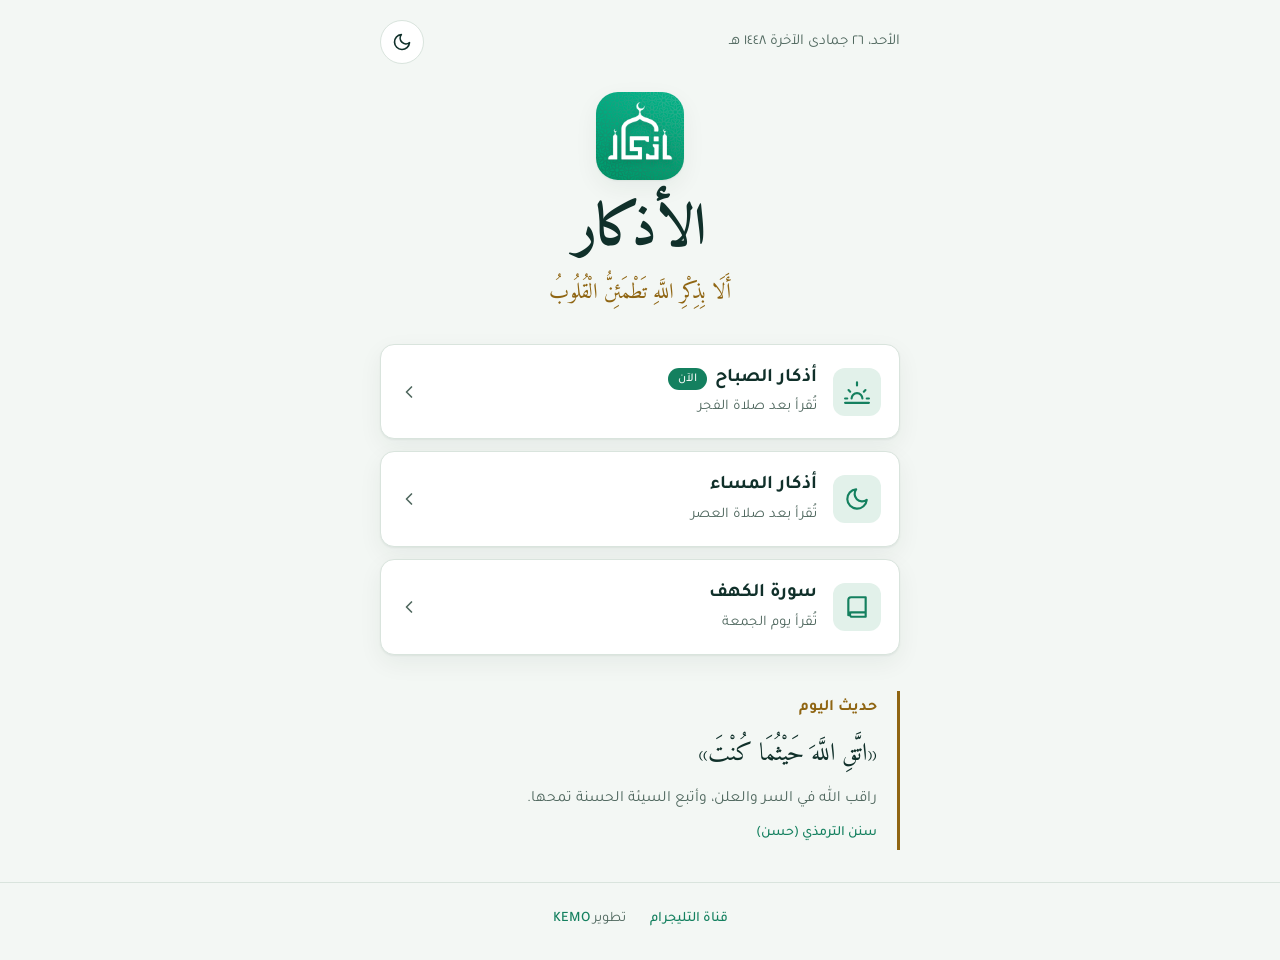
==== azkar-site/index.html @ 94cabe12 "Add files via upload" ====
<!DOCTYPE html>
<html lang="ar" dir="rtl">
<head>
<meta charset="UTF-8">
<meta name="viewport" content="width=device-width, initial-scale=1">
<title>الأذكار | أذكار الصباح والمساء وسورة الكهف</title>
<meta name="description" content="أذكار الصباح وأذكار المساء وسورة الكهف، مع حديث جديد كل يوم. موقع مجاني ومفتوح المصدر.">
<meta name="theme-color" content="#0c1613" media="(prefers-color-scheme: dark)">
<meta name="theme-color" content="#f3f7f4" media="(prefers-color-scheme: light)">
<meta property="og:type" content="website">
<meta property="og:title" content="الأذكار">
<meta property="og:description" content="أذكار الصباح والمساء وسورة الكهف وحديث اليوم.">
<meta property="og:locale" content="ar_AR">
<link rel="icon" href="favicon.ico" type="image/x-icon">
<link rel="apple-touch-icon" href="logo.png">
<link rel="manifest" href="manifest.webmanifest">
<link rel="preconnect" href="https://fonts.googleapis.com">
<link rel="preconnect" href="https://fonts.gstatic.com" crossorigin>
<link href="https://fonts.googleapis.com/css2?family=Amiri:wght@400;700&family=Tajawal:wght@400;500;700&display=swap" rel="stylesheet">

<script>
// يطبّق الثيم قبل رسم الصفحة لتفادي الوميض
(function () {
  var saved = null;
  try { saved = localStorage.getItem('theme'); } catch (e) {}
  var dark = saved ? saved === 'dark' : window.matchMedia('(prefers-color-scheme: dark)').matches;
  document.documentElement.setAttribute('data-theme', dark ? 'dark' : 'light');
})();
</script>

<link rel="stylesheet" href="style.css">
</head>

<body data-page="home">
<div class="page">

  <div class="topbar">
    <span class="date" id="date"></span>
    <button class="icon-btn" id="theme-toggle" type="button" aria-label="تبديل الوضع الليلي"></button>
  </div>

  <header class="hero">
    <img class="logo" src="logo.png" width="88" height="88" alt="شعار الأذكار">
    <h1>الأذكار</h1>
    <p class="verse">أَلَا بِذِكْرِ اللَّهِ تَطْمَئِنُّ الْقُلُوبُ</p>
  </header>

  <main>
    <ul class="sections">
      <li>
        <a class="row" href="morning.html" id="row-morning">
          <span class="row-icon" aria-hidden="true"><svg viewBox="0 0 24 24" fill="none" stroke="currentColor" stroke-width="2" stroke-linecap="round" stroke-linejoin="round"><path d="M17 18a5 5 0 0 0-10 0M12 3v3M4.2 10.2l1.5 1.5M1 18h2M21 18h2M18.3 11.7l1.5-1.5M23 22H1"/></svg></span>
          <span class="row-body">
            <span class="row-title">أذكار الصباح</span>
            <span class="row-desc">تُقرأ بعد صلاة الفجر</span>
          </span>
          <svg class="row-arrow" viewBox="0 0 24 24" fill="none" stroke="currentColor" stroke-width="2" stroke-linecap="round" stroke-linejoin="round" aria-hidden="true"><path d="M15 18l-6-6 6-6"/></svg>
        </a>
      </li>
      <li>
        <a class="row" href="evening.html" id="row-evening">
          <span class="row-icon" aria-hidden="true"><svg viewBox="0 0 24 24" fill="none" stroke="currentColor" stroke-width="2" stroke-linecap="round" stroke-linejoin="round"><path d="M21 12.8A9 9 0 1 1 11.2 3a7 7 0 0 0 9.8 9.8z"/></svg></span>
          <span class="row-body">
            <span class="row-title">أذكار المساء</span>
            <span class="row-desc">تُقرأ بعد صلاة العصر</span>
          </span>
          <svg class="row-arrow" viewBox="0 0 24 24" fill="none" stroke="currentColor" stroke-width="2" stroke-linecap="round" stroke-linejoin="round" aria-hidden="true"><path d="M15 18l-6-6 6-6"/></svg>
        </a>
      </li>
      <li>
        <a class="row" href="kahf.html" id="row-kahf">
          <span class="row-icon" aria-hidden="true"><svg viewBox="0 0 24 24" fill="none" stroke="currentColor" stroke-width="2" stroke-linecap="round" stroke-linejoin="round"><path d="M4 19.5A2.5 2.5 0 0 1 6.5 17H20V3H6.5A2.5 2.5 0 0 0 4 5.5v14zM6.5 17H20v4H6.5a2.5 2.5 0 0 1 0-4z"/></svg></span>
          <span class="row-body">
            <span class="row-title">سورة الكهف</span>
            <span class="row-desc">تُقرأ يوم الجمعة</span>
          </span>
          <svg class="row-arrow" viewBox="0 0 24 24" fill="none" stroke="currentColor" stroke-width="2" stroke-linecap="round" stroke-linejoin="round" aria-hidden="true"><path d="M15 18l-6-6 6-6"/></svg>
        </a>
      </li>
    </ul>

    <section class="hadith" aria-labelledby="hadith-title">
      <h2 id="hadith-title">حديث اليوم</h2>
      <p class="hadith-text" id="hadith-text"></p>
      <p class="hadith-explain" id="hadith-explanation"></p>
      <span class="hadith-source" id="hadith-grade"></span>
    </section>
  </main>
</div>

<footer class="footer">
  <a href="https://t.me/touba_w_azkar" target="_blank" rel="noopener noreferrer">قناة التليجرام</a>
  <span>تطوير <a href="https://t.me/K_Zsc1" target="_blank" rel="noopener noreferrer">KEMO</a></span>
</footer>

<script src="app.js"></script>
<script>
// [النص، الشرح، المصدر]
const ahadith = [
  ["«إِنَّمَا الأَعْمَالُ بِالنِّيَّاتِ، وَإِنَّمَا لِكُلِّ امْرِئٍ مَا نَوَى»", "أصل عظيم في الإسلام، الأعمال لا تُقبل إلا إذا كانت خالصة لله.", "صحيح البخاري"],
  ["«الْمُسْلِمُ مَنْ سَلِمَ الْمُسْلِمُونَ مِنْ لِسَانِهِ وَيَدِهِ»", "المسلم الحق هو الذي يكف أذاه عن غيره بلسانه ويده.", "صحيح البخاري"],
  ["«لَا يُؤْمِنُ أَحَدُكُمْ حَتَّى يُحِبَّ لِأَخِيهِ مَا يُحِبُّ لِنَفْسِهِ»", "من كمال الإيمان أن يحب المسلم لأخيه ما يحبه لنفسه.", "صحيح البخاري ومسلم"],
  ["«مَنْ صَلَّى عَلَيَّ صَلَاةً صَلَّى اللَّهُ عَلَيْهِ بِهَا عَشْرًا»", "من صلى على النبي ﷺ مرة، أثابه الله عشر حسنات.", "صحيح مسلم"],
  ["«الطُّهُورُ شَطْرُ الإِيمَانِ»", "النظافة والتطهر نصف الإيمان، لأن الطهارة شرط للصلاة.", "صحيح مسلم"],
  ["«مَنْ كَانَ يُؤْمِنُ بِاللَّهِ وَالْيَوْمِ الآخِرِ فَلْيَقُلْ خَيْرًا أَوْ لِيَصْمُتْ»", "حفظ اللسان من الإيمان، فإما كلام خير أو صمت.", "صحيح البخاري ومسلم"],
  ["«مَنْ حَجَّ فَلَمْ يَرْفُثْ وَلَمْ يَفْسُقْ رَجَعَ كَيَوْمِ وَلَدَتْهُ أُمُّهُ»", "الحج المبرور يمحو الذنوب ويرجع الإنسان كيوم ولدته أمه.", "صحيح البخاري"],
  ["«الدِّينُ النَّصِيحَةُ»", "الدين قائم على النصيحة لله ولكتابه ولرسوله ولأئمة المسلمين وعامتهم.", "صحيح مسلم"],
  ["«مَنْ غَشَّنَا فَلَيْسَ مِنَّا»", "الغش محرم، ومن غش المسلمين فليس على منهج النبي ﷺ.", "صحيح مسلم"],
  ["«الْحَلَالُ بَيِّنٌ وَالْحَرَامُ بَيِّنٌ»", "الأمور واضحة، وبينهما مشتبهات يجب تركها.", "صحيح البخاري ومسلم"],
  ["«اتَّقِ اللَّهَ حَيْثُمَا كُنْتَ»", "راقب الله في السر والعلن، وأتبع السيئة الحسنة تمحها.", "سنن الترمذي (حسن)"],
  ["«مَنْ نَفَّسَ عَنْ مُؤْمِنٍ كُرْبَةً مِنْ كُرَبِ الدُّنْيَا نَفَّسَ اللَّهُ عَنْهُ كُرْبَةً مِنْ كُرَبِ يَوْمِ الْقِيَامَةِ»", "الجزاء من جنس العمل، من فرج عن مسلم فرج الله عنه.", "صحيح مسلم"],
  ["«مَنْ سَلَكَ طَرِيقًا يَلْتَمِسُ فِيهِ عِلْمًا سَهَّلَ اللَّهُ لَهُ بِهِ طَرِيقًا إِلَى الْجَنَّةِ»", "طلب العلم الشرعي طريق موصل إلى الجنة.", "صحيح مسلم"],
  ["«لَا تَغْضَبْ»", "وصية جامعة، والغضب مفتاح الشرور.", "صحيح البخاري"],
  ["«مَنْ أَحَبَّ أَنْ يُبْسَطَ لَهُ فِي رِزْقِهِ وَيُنْسَأَ لَهُ فِي أَثَرِهِ فَلْيَصِلْ رَحِمَهُ»", "صلة الرحم تزيد الرزق وتطيل العمر.", "صحيح البخاري"],
  ["«مَا نَقَصَتْ صَدَقَةٌ مِنْ مَالٍ»", "الصدقة لا تنقص المال بل تباركه.", "صحيح مسلم"],
  ["«الْكَلِمَةُ الطَّيِّبَةُ صَدَقَةٌ»", "الكلام الطيب صدقة يؤجر عليه المسلم.", "صحيح البخاري"],
  ["«إِنَّ الرِّفْقَ لَا يَكُونُ فِي شَيْءٍ إِلَّا زَانَهُ»", "الرفق يجمل الأشياء، والعنف يشينها.", "صحيح مسلم"],
  ["«مَنْ لَا يَرْحَمُ النَّاسَ لَا يَرْحَمُهُ اللَّهُ»", "من لا يرحم الخلق لا ينال رحمة الله.", "صحيح البخاري"],
  ["«إِنَّ اللَّهَ جَمِيلٌ يُحِبُّ الْجَمَالَ»", "الله جميل يحب الجمال في الأخلاق والخَلق.", "صحيح مسلم"],
  ["«السَّاعِي عَلَى الأَرْمَلَةِ وَالْمِسْكِينِ كَالْمُجَاهِدِ فِي سَبِيلِ اللَّهِ»", "من يساعد الفقراء والمساكين له أجر عظيم.", "صحيح البخاري"],
  ["«خَيْرُكُمْ مَنْ تَعَلَّمَ الْقُرْآنَ وَعَلَّمَهُ»", "أهل القرآن هم خير الناس، خاصة من علمه غيره.", "صحيح البخاري"],
  ["«مَنْ أَشَارَ إِلَى أَخِيهِ بِحَدِيدَةٍ فَإِنَّ الْمَلَائِكَةَ تَلْعَنُهُ»", "تحريم الترويع بالسلاح حتى على سبيل المزاح.", "صحيح مسلم"],
  ["«إِنَّ اللَّهَ لَا يَنْظُرُ إِلَى صُوَرِكُمْ وَأَمْوَالِكُمْ وَلَكِنْ يَنْظُرُ إِلَى قُلُوبِكُمْ وَأَعْمَالِكُمْ»", "الاعتبار عند الله بالقلوب الصالحة والأعمال، لا بالشكل والمال.", "صحيح مسلم"],
  ["«بُنِيَ الإِسْلَامُ عَلَى خَمْسٍ»", "الإسلام أساسه الشهادتان والصلاة والزكاة والصوم والحج.", "صحيح البخاري ومسلم"],
  ["«مَنْ صَامَ رَمَضَانَ إِيمَانًا وَاحْتِسَابًا غُفِرَ لَهُ مَا تَقَدَّمَ مِنْ ذَنْبِهِ»", "صيام رمضان بنية صادقة يغفر الذنوب السابقة.", "صحيح البخاري ومسلم"],
  ["«لَيْسَ الْغِنَى عَنْ كَثْرَةِ الْعَرَضِ، وَلَكِنَّ الْغِنَى غِنَى النَّفْسِ»", "الغنى الحقيقي هو غنى النفس والقناعة.", "صحيح البخاري"],
  ["«مَنْ قَتَلَ نَفْسَهُ بِحَدِيدَةٍ فَحَدِيدَتُهُ فِي يَدِهِ يَتَوَجَّأُ بِهَا فِي بَطْنِهِ فِي نَارِ جَهَنَّمَ»", "تحريم قتل النفس والوعيد الشديد لفاعله.", "صحيح البخاري"],
  ["«مَثَلُ الْقَائِمِ عَلَى حُدُودِ اللَّهِ وَالْوَاقِعِ فِيهَا كَمَثَلِ قَوْمٍ اسْتَهَمُوا عَلَى سَفِينَةٍ»", "إذا ترك الناس المنكر ينجو الجميع، وإذا سكتوا عنه هلكوا جميعًا.", "صحيح البخاري"],
  ["«مَنْ مَاتَ وَهُوَ يَدْعُو مِنْ دُونِ اللَّهِ نِدًّا دَخَلَ النَّارَ»", "الشرك بالله أعظم الذنوب، ومن مات عليه دخل النار.", "صحيح البخاري"],
  ["«مَا مِنْكُمْ مِنْ أَحَدٍ إِلَّا سَيُكَلِّمُهُ رَبُّهُ»", "الله سيكلم كل عبد يوم القيامة بلا ترجمان.", "صحيح البخاري"],
  ["«إِنَّ الْمَلَائِكَةَ لَتَضَعُ أَجْنِحَتَهَا لِطَالِبِ الْعِلْمِ»", "الملائكة تحب طالب العلم وتضع له أجنحتها رضا بما يصنع.", "سنن الترمذي (حسن صحيح)"],
  ["«مَنْ صَلَّى الْبَرْدَيْنِ دَخَلَ الْجَنَّةَ»", "من حافظ على صلاة الفجر والعصر دخل الجنة.", "صحيح البخاري ومسلم"]
];

// يتغير الحديث كل يوم، ويدور على كل الأحاديث بحسب رقم اليوم في السنة
function dayOfYear(d) {
  return Math.floor((d - new Date(d.getFullYear(), 0, 0)) / 86400000);
}

function showHadith(now) {
  const h = ahadith[dayOfYear(now) % ahadith.length];
  document.getElementById('hadith-text').textContent = h[0];
  document.getElementById('hadith-explanation').textContent = h[1];
  document.getElementById('hadith-grade').textContent = h[2];
}

function showDate(now) {
  try {
    const hijri = new Intl.DateTimeFormat('ar-SA-u-ca-islamic-umalqura', { weekday: 'long', day: 'numeric', month: 'long', year: 'numeric' }).format(now);
    document.getElementById('date').textContent = hijri;
  } catch (e) { /* المتصفح لا يدعم التقويم الهجري */ }
}

// يُبرز القسم الأنسب للوقت الحالي
function markNow(now) {
  const hour = now.getHours();
  const targets = [];
  if (hour < 12) targets.push(['row-morning', 'الآن']);
  else if (hour >= 15) targets.push(['row-evening', 'الآن']);
  if (now.getDay() === 5) targets.push(['row-kahf', 'اليوم']);
  targets.forEach(function (t) {
    const title = document.querySelector('#' + t[0] + ' .row-title');
    const badge = document.createElement('span');
    badge.className = 'now';
    badge.textContent = t[1];
    title.appendChild(badge);
  });
}

const now = new Date();
showDate(now);
showHadith(now);
markNow(now);
</script>
</body>
</html>
---- azkar-site/style.css ----
:root {
  --bg: #f3f7f4; --surface: #ffffff; --text: #10302a; --muted: #50685f; --border: #d9e4dd;
  --accent: #14805f; --accent-soft: #e2f1ea; --gold: #8f6512;
  --shadow: 0 1px 2px rgba(16,48,42,.06), 0 8px 24px rgba(16,48,42,.06);
  --font-display: 'Amiri', 'Traditional Arabic', serif;
  --font-ui: 'Tajawal', 'Segoe UI', Tahoma, sans-serif;
}
:root[data-theme="dark"] {
  --bg: #0c1613; --surface: #13211c; --text: #e8f0ec; --muted: #9db3a9; --border: #24362f;
  --accent: #4cc39a; --accent-soft: #173128; --gold: #e3b95c;
  --shadow: 0 1px 2px rgba(0,0,0,.4), 0 8px 24px rgba(0,0,0,.35);
}
body[data-page="evening"] { --accent: #3949ab; --accent-soft: #e8eaf6; }
:root[data-theme="dark"] body[data-page="evening"] { --accent: #8c9eff; --accent-soft: #1a2036; }

* { margin: 0; padding: 0; box-sizing: border-box; }
html { -webkit-text-size-adjust: 100%; }
body { min-height: 100vh; display: flex; flex-direction: column; background: var(--bg); color: var(--text); font-family: var(--font-ui); line-height: 1.7; transition: background .25s, color .25s; }
:focus-visible { outline: 3px solid var(--accent); outline-offset: 3px; border-radius: 8px; }
@media (prefers-reduced-motion: reduce) { * { transition: none !important; animation: none !important; } }

/* أزرار مشتركة */
.icon-btn { width: 44px; height: 44px; flex: none; display: grid; place-items: center; background: var(--surface); color: var(--text); border: 1px solid var(--border); border-radius: 50%; cursor: pointer; transition: border-color .2s, color .2s; }
.icon-btn:hover { border-color: var(--accent); color: var(--accent); }
.icon-btn svg { width: 20px; height: 20px; }
.icon-sun { display: none; }
:root[data-theme="dark"] .icon-sun { display: block; }
:root[data-theme="dark"] .icon-moon { display: none; }

.footer { display: flex; justify-content: center; flex-wrap: wrap; gap: 8px 24px; padding: 24px 20px 28px; border-top: 1px solid var(--border); color: var(--muted); font-size: .9rem; }
.footer a { color: var(--accent); text-decoration: none; font-weight: 500; }
.footer a:hover { text-decoration: underline; }

/* الصفحة الرئيسية */
.page { width: 100%; max-width: 560px; margin: 0 auto; padding: 20px 20px 0; flex: 1; }
.topbar { display: flex; align-items: center; justify-content: space-between; gap: 12px; min-height: 44px; }
.date { color: var(--muted); font-size: .95rem; }
.hero { text-align: center; padding: 28px 0 32px; }
.logo { display: block; margin: 0 auto 16px; border-radius: 22px; box-shadow: var(--shadow); }
.hero h1 { font-family: var(--font-display); font-size: clamp(2.6rem, 11vw, 3.6rem); line-height: 1.2; font-weight: 700; }
.verse { font-family: var(--font-display); color: var(--gold); font-size: 1.35rem; margin-top: 10px; }
.sections { list-style: none; display: grid; gap: 12px; }
.row { display: flex; align-items: center; gap: 16px; padding: 18px; text-decoration: none; color: inherit; background: var(--surface); border: 1px solid var(--border); border-radius: 14px; box-shadow: var(--shadow); transition: border-color .2s, transform .2s; }
.row:hover { border-color: var(--accent); }
.row:active { transform: scale(.99); }
.row-icon { flex: none; width: 48px; height: 48px; display: grid; place-items: center; border-radius: 12px; background: var(--accent-soft); color: var(--accent); }
.row-icon svg { width: 26px; height: 26px; }
.row-body { flex: 1; min-width: 0; }
.row-title { font-size: 1.2rem; font-weight: 700; display: flex; align-items: center; gap: 8px; flex-wrap: wrap; }
.row-desc { display: block; color: var(--muted); font-size: .92rem; }
.row-arrow { flex: none; width: 20px; height: 20px; color: var(--muted); }
.now { font-size: .75rem; font-weight: 500; padding: 1px 10px; border-radius: 999px; background: var(--accent); color: var(--bg); }
.hadith { margin: 36px 0 32px; padding: 4px 20px 4px 0; border-inline-start: 3px solid var(--gold); }
.hadith h2 { font-size: 1rem; font-weight: 700; color: var(--gold); margin-bottom: 8px; }
.hadith-text { font-family: var(--font-display); font-size: 1.55rem; line-height: 2; }
.hadith-explain { color: var(--muted); font-size: .98rem; margin-top: 6px; }
.hadith-source { display: block; margin-top: 10px; font-size: .88rem; color: var(--accent); font-weight: 500; }

/* الصفحات الداخلية */
.bar { position: sticky; top: 0; z-index: 10; background: var(--bg); border-bottom: 1px solid var(--border); }
.bar-in { max-width: 760px; margin: 0 auto; padding: 10px 16px; display: flex; align-items: center; gap: 12px; }
.back { display: inline-flex; align-items: center; gap: 2px; min-height: 44px; padding: 0 12px 0 14px; border-radius: 999px; color: var(--accent); text-decoration: none; font-weight: 700; }
.back:hover { background: var(--accent-soft); }
.back svg { width: 20px; height: 20px; }
.bar h1 { flex: 1; text-align: center; font-family: var(--font-display); font-size: 1.7rem; line-height: 1.3; }
.wrap { width: 100%; max-width: 760px; margin: 0 auto; padding: 20px 16px 40px; flex: 1; }

.summary { display: flex; justify-content: space-between; align-items: center; gap: 12px; font-weight: 700; }
.summary .count { color: var(--accent); }
.link-btn { background: none; border: 0; color: var(--muted); font: 500 .9rem var(--font-ui); cursor: pointer; padding: 6px 10px; border-radius: 8px; }
.link-btn:hover { color: var(--accent); }
.progress { height: 6px; border-radius: 99px; background: var(--border); overflow: hidden; margin: 10px 0 20px; }
.progress span { display: block; height: 100%; width: 0; background: var(--accent); transition: width .3s; }
.complete { display: none; text-align: center; padding: 18px; margin-bottom: 14px; border-radius: 14px; background: var(--accent-soft); color: var(--accent); font-family: var(--font-display); font-size: 1.5rem; }
.complete.show { display: block; }

.card { background: var(--surface); border: 1px solid var(--border); border-radius: 14px; padding: 22px 20px; margin-bottom: 14px; box-shadow: var(--shadow); transition: opacity .2s, border-color .2s; }
.card.done { opacity: .6; border-color: var(--accent); }
.zekr { font-family: var(--font-display); font-size: 1.6rem; line-height: 2.1; }
.fadl { margin-top: 14px; padding: 12px 14px; border-inline-start: 3px solid var(--accent); background: var(--accent-soft); border-radius: 8px; font-size: 1rem; line-height: 1.9; }
.counter { display: flex; align-items: center; justify-content: space-between; gap: 12px; margin-top: 18px; }
.rep { color: var(--muted); font-size: .92rem; }
.controls { display: flex; align-items: center; gap: 10px; }
.reset { width: 44px; height: 44px; display: grid; place-items: center; background: none; border: 0; border-radius: 50%; color: var(--muted); cursor: pointer; }
.reset:hover { background: var(--accent-soft); color: var(--accent); }
.reset svg { width: 20px; height: 20px; }
.tap { min-width: 112px; min-height: 48px; padding: 0 24px; border-radius: 999px; border: 2px solid var(--accent); background: transparent; color: var(--accent); font: 700 1.3rem var(--font-ui); cursor: pointer; transition: background .15s, color .15s, transform .1s; }
.tap:active:not(:disabled) { transform: scale(.96); }
.tap:disabled { background: var(--accent); color: var(--bg); cursor: default; }
.tap svg { width: 22px; height: 22px; vertical-align: middle; }

/* سورة الكهف */
.mushaf { background: var(--surface); border: 1px solid var(--border); border-radius: 14px; padding: 32px 22px; box-shadow: var(--shadow); }
.quran { font-family: var(--font-display); font-size: 1.85rem; line-height: 2.4; text-align: justify; text-align-last: center; }
.basmala { display: block; text-align: center; font-family: var(--font-display); font-size: 1.9rem; color: var(--gold); margin-bottom: 24px; }
.ayah-no { color: var(--accent); font-size: 1.15rem; font-family: var(--font-ui); }
.loader { width: 36px; height: 36px; margin: 40px auto; border: 4px solid var(--border); border-top-color: var(--accent); border-radius: 50%; animation: spin 1s linear infinite; }
@keyframes spin { to { transform: rotate(360deg); } }
.error { font-family: var(--font-ui); font-size: 1rem; line-height: 1.8; text-align: center; text-align-last: center; color: var(--muted); }
.error .tap { margin-top: 14px; }
.player { position: sticky; bottom: 16px; display: flex; justify-content: center; margin-top: 20px; }
.player button { display: inline-flex; align-items: center; gap: 10px; min-height: 52px; padding: 0 28px; border: 0; border-radius: 999px; background: var(--accent); color: var(--bg); font: 700 1.05rem var(--font-ui); box-shadow: var(--shadow); cursor: pointer; }
.player svg { width: 20px; height: 20px; }
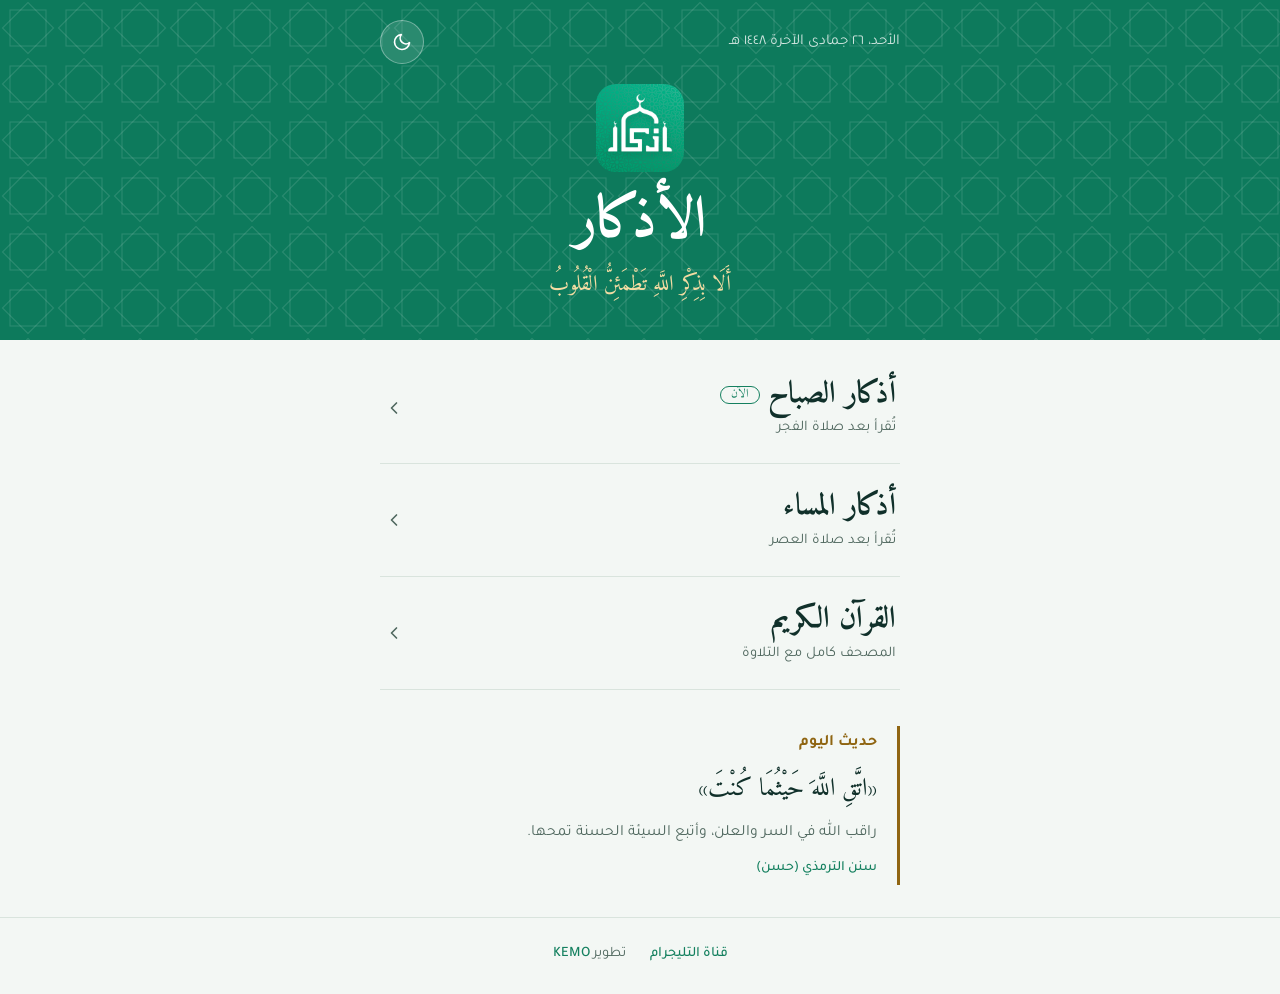
==== commit aa03f790: "Add files via upload" ====
--- a/azkar-site/index.html
+++ b/azkar-site/index.html
@@ -32,24 +32,25 @@
 </head>
 
 <body data-page="home">
-<div class="page">
-
+<div class="band"><div class="band-in">
   <div class="topbar">
     <span class="date" id="date"></span>
     <button class="icon-btn" id="theme-toggle" type="button" aria-label="تبديل الوضع الليلي"></button>
   </div>
-
   <header class="hero">
     <img class="logo" src="logo.png" width="88" height="88" alt="شعار الأذكار">
     <h1>الأذكار</h1>
     <p class="verse">أَلَا بِذِكْرِ اللَّهِ تَطْمَئِنُّ الْقُلُوبُ</p>
   </header>
+</div></div>
+<div class="page">
+
+
 
   <main>
     <ul class="sections">
       <li>
         <a class="row" href="morning.html" id="row-morning">
-          <span class="row-icon" aria-hidden="true"><svg viewBox="0 0 24 24" fill="none" stroke="currentColor" stroke-width="2" stroke-linecap="round" stroke-linejoin="round"><path d="M17 18a5 5 0 0 0-10 0M12 3v3M4.2 10.2l1.5 1.5M1 18h2M21 18h2M18.3 11.7l1.5-1.5M23 22H1"/></svg></span>
           <span class="row-body">
             <span class="row-title">أذكار الصباح</span>
             <span class="row-desc">تُقرأ بعد صلاة الفجر</span>
@@ -59,7 +60,6 @@
       </li>
       <li>
         <a class="row" href="evening.html" id="row-evening">
-          <span class="row-icon" aria-hidden="true"><svg viewBox="0 0 24 24" fill="none" stroke="currentColor" stroke-width="2" stroke-linecap="round" stroke-linejoin="round"><path d="M21 12.8A9 9 0 1 1 11.2 3a7 7 0 0 0 9.8 9.8z"/></svg></span>
           <span class="row-body">
             <span class="row-title">أذكار المساء</span>
             <span class="row-desc">تُقرأ بعد صلاة العصر</span>
@@ -68,11 +68,10 @@
         </a>
       </li>
       <li>
-        <a class="row" href="kahf.html" id="row-kahf">
-          <span class="row-icon" aria-hidden="true"><svg viewBox="0 0 24 24" fill="none" stroke="currentColor" stroke-width="2" stroke-linecap="round" stroke-linejoin="round"><path d="M4 19.5A2.5 2.5 0 0 1 6.5 17H20V3H6.5A2.5 2.5 0 0 0 4 5.5v14zM6.5 17H20v4H6.5a2.5 2.5 0 0 1 0-4z"/></svg></span>
+        <a class="row" href="quran.html" id="row-quran">
           <span class="row-body">
-            <span class="row-title">سورة الكهف</span>
-            <span class="row-desc">تُقرأ يوم الجمعة</span>
+            <span class="row-title">القرآن الكريم</span>
+            <span class="row-desc">المصحف كامل مع التلاوة</span>
           </span>
           <svg class="row-arrow" viewBox="0 0 24 24" fill="none" stroke="currentColor" stroke-width="2" stroke-linecap="round" stroke-linejoin="round" aria-hidden="true"><path d="M15 18l-6-6 6-6"/></svg>
         </a>
@@ -157,7 +156,7 @@
   const targets = [];
   if (hour < 12) targets.push(['row-morning', 'الآن']);
   else if (hour >= 15) targets.push(['row-evening', 'الآن']);
-  if (now.getDay() === 5) targets.push(['row-kahf', 'اليوم']);
+  if (now.getDay() === 5) targets.push(['row-quran', 'الكهف اليوم']);
   targets.forEach(function (t) {
     const title = document.querySelector('#' + t[0] + ' .row-title');
     const badge = document.createElement('span');
--- a/azkar-site/style.css
+++ b/azkar-site/style.css
@@ -101,3 +101,53 @@
 .player { position: sticky; bottom: 16px; display: flex; justify-content: center; margin-top: 20px; }
 .player button { display: inline-flex; align-items: center; gap: 10px; min-height: 52px; padding: 0 28px; border: 0; border-radius: 999px; background: var(--accent); color: var(--bg); font: 700 1.05rem var(--font-ui); box-shadow: var(--shadow); cursor: pointer; }
 .player svg { width: 20px; height: 20px; }
+
+/* هوية الموقع: مستوحاة من لوجو التطبيق */
+:root { --band: #0d7a5c; --shadow: none; }
+:root[data-theme="dark"] { --band: #0f2d25; --shadow: none; }
+body[data-page="evening"] { --band: #2c3a8c; }
+:root[data-theme="dark"] body[data-page="evening"] { --band: #171c40; }
+.band, .bar {
+  background-color: var(--band); color: #fff; border-bottom: 0;
+  background-image: url("data:image/svg+xml,%3Csvg xmlns='http://www.w3.org/2000/svg' width='56' height='56' viewBox='0 0 56 56'%3E%3Cg fill='none' stroke='%23fff' stroke-opacity='.13'%3E%3Crect x='10' y='10' width='36' height='36'/%3E%3Crect x='10' y='10' width='36' height='36' transform='rotate(45 28 28)'/%3E%3C/g%3E%3C/svg%3E");
+}
+.band-in { max-width: 560px; margin: 0 auto; padding: 20px 20px 36px; }
+.band .date { color: rgba(255,255,255,.8); }
+.band .hero { padding: 20px 0 0; }
+.band .hero h1 { color: #fff; }
+.band .verse { color: #f3dca3; }
+.logo { box-shadow: none; border-radius: 20px; }
+.band .icon-btn, .bar .icon-btn { background: rgba(255,255,255,.12); border-color: rgba(255,255,255,.35); color: #fff; }
+.band .icon-btn:hover, .bar .icon-btn:hover { background: rgba(255,255,255,.22); color: #fff; }
+.bar .back, .bar h1 { color: #fff; }
+.bar .back:hover { background: rgba(255,255,255,.15); }
+
+/* قائمة مسطحة بدل الكروت */
+.page { padding-top: 12px; }
+.sections { gap: 0; }
+.row { background: none; border: 0; border-bottom: 1px solid var(--border); border-radius: 0; padding: 22px 4px; }
+.row:hover { background: var(--accent-soft); }
+.row-title { font-family: var(--font-display); font-size: 1.9rem; line-height: 1.4; }
+.card, .mushaf { border-radius: 10px; }
+.now { background: none; color: var(--accent); border: 1px solid var(--accent); padding: 0 10px; }
+
+/* القرآن الكريم */
+[hidden] { display: none !important; }
+.visually-hidden { position: absolute; width: 1px; height: 1px; overflow: hidden; clip: rect(0 0 0 0); white-space: nowrap; }
+.search { width: 100%; min-height: 48px; padding: 0 18px; margin: 6px 0 14px; border: 1px solid var(--border); border-radius: 999px; background: var(--surface); color: var(--text); font: 500 1rem var(--font-ui); }
+.search:focus-visible { outline: 3px solid var(--accent); outline-offset: 2px; }
+.resume { display: block; padding: 14px 18px; margin-bottom: 12px; border-radius: 12px; background: var(--accent-soft); color: var(--accent); font-weight: 700; text-decoration: none; }
+.surah-list { list-style: none; border-top: 1px solid var(--border); }
+.surah { display: flex; align-items: center; gap: 16px; padding: 12px 4px; border-bottom: 1px solid var(--border); color: inherit; text-decoration: none; }
+.surah:hover .s-name { color: var(--accent); }
+.num { flex: none; width: 44px; height: 44px; display: grid; place-items: center; background: var(--accent-soft); color: var(--accent); font-weight: 700; font-size: .95rem; clip-path: polygon(30% 0, 70% 0, 100% 30%, 100% 70%, 70% 100%, 30% 100%, 0 70%, 0 30%); }
+.s-name { flex: 1; font-family: var(--font-display); font-size: 1.5rem; line-height: 1.4; }
+.s-meta { color: var(--muted); font-size: .88rem; }
+.surah.pinned { margin-bottom: 14px; padding: 12px 14px; border: 1px solid var(--gold); border-radius: 12px; }
+.empty { text-align: center; color: var(--muted); padding: 24px; }
+.tools { display: flex; justify-content: flex-end; gap: 8px; margin-bottom: 12px; }
+.tools .icon-btn { font: 700 1rem var(--font-ui); }
+.pager { display: flex; justify-content: space-between; gap: 12px; margin-top: 18px; }
+.pager a { flex: 1; padding: 12px 16px; text-align: center; border: 1px solid var(--border); border-radius: 12px; background: var(--surface); color: var(--accent); font-weight: 700; text-decoration: none; }
+.pager a[aria-disabled="true"] { visibility: hidden; }
+.quran { font-size: var(--q-size, 1.85rem); }
